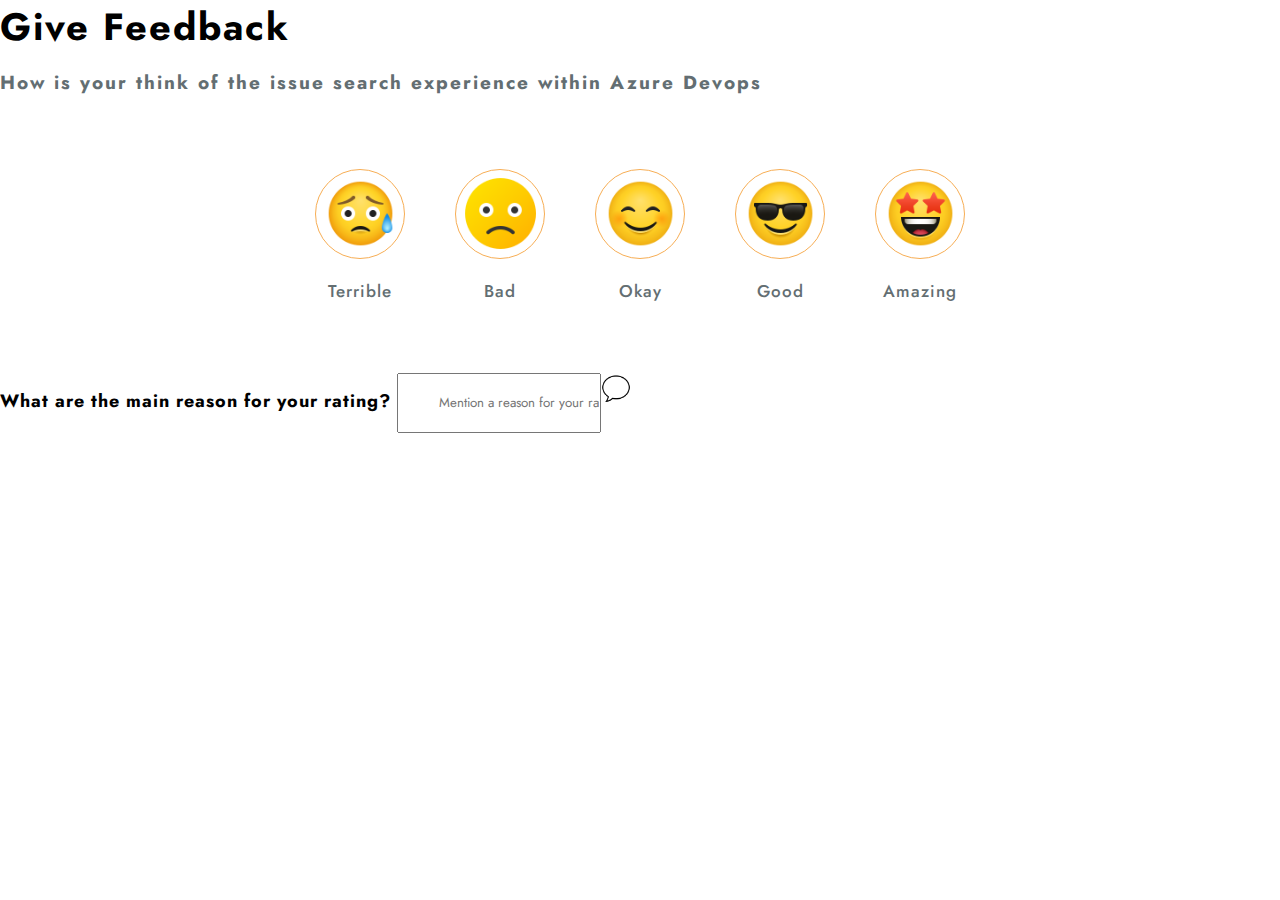
==== Feedback.html @ f7ecfadc "task 2" ====
<!DOCTYPE html>
<html lang="en">
  <head>
    <meta charset="utf-8" />
    <meta name="viewport" content="width=device-width, initial-scale=1" />
    <title>Give Feedback</title>
    <!-- custom css -->
    <link rel="stylesheet" href="Style.css" />
    <!-- bootstrap css -->
    <link
      href="https://cdn.jsdelivr.net/npm/bootstrap@5.3.2/dist/css/bootstrap.min.css"
      rel="stylesheet"
      integrity="sha384-T3c6CoIi6uLrA9TneNEoa7RxnatzjcDSCmG1MXxSR1GAsXEV/Dwwykc2MPK8M2HN"
      crossorigin="anonymous"
    />
  </head>
  <body>
    <section class="container">
      <!-- head-row  -->
      <article class="row my-5">
        <div class="col-md-6 mx-auto text-center">
          <h1 class="Feedback-Heading">Give Feedback</h1>
          <p class="Feedback-Description">
            How is your think of the issue search experience within Azure Devops
          </p>
        </div>
      </article>

      <!-- tabs row -->

      <article class="row-emoji-div col-md-10 mx-auto">
        <div class="emojies">
          <div class="emoji-shape">
            <img src="./images/one.png" alt="" />
          </div>
          <p class="emoji-name">Terrible</p>
        </div>

        <div class="emojies">
            <div class="emoji-shape">
              <img src="./images/two.png" alt="" />
            </div>
            <p class="emoji-name">Bad</p>
          </div>

          <div class="emojies">
            <div class="emoji-shape">
              <img src="./images/okay.png" alt="" />
            </div>
            <p class="emoji-name">Okay</p>
          </div>

          
          <div class="emojies">
            <div class="emoji-shape">
              <img src="./images/good.png" alt="" />
            </div>
            <p class="emoji-name">Good</p>
          </div>
          
          <div class="emojies">
            <div class="emoji-shape">
              <img src="./images/amaz.png" alt="" />
            </div>
            <p class="emoji-name">Amazing</p>
          </div>

      </article>


      <!-- input row -->

      <article class="row col-md-8 mx-auto">
        <div class="mb-3 col-md-11 mx-auto">
            <label for="exampleFormControlInput1" class="form-label">What are the main reason for your rating? </label>
            <input type="email" class="form-control" id="exampleFormControlInput1"
             placeholder="Mention a reason for your rating">
             <img src="./images/chat.png" class="chat-img" alt="">
          </div>
      </article>

    </section>
    <!-- bootstrap css -->

    <script
      src="https://cdn.jsdelivr.net/npm/bootstrap@5.3.2/dist/js/bootstrap.bundle.min.js"
      integrity="sha384-C6RzsynM9kWDrMNeT87bh95OGNyZPhcTNXj1NW7RuBCsyN/o0jlpcV8Qyq46cDfL"
      crossorigin="anonymous" ></script>

      <script>
        const emojies = document.querySelectorAll(".emoji-shape ");
        emojies.forEach(function (btn) {
          btn.addEventListener("click", function (e) {
            const question = e.currentTarget;
            question.classList.toggle("add-change");
            question.nextElementSibling.classList.toggle("color-red")

          });
        });
      </script>

  </body>
</html>
---- Style.css ----
@import url("https://fonts.googleapis.com/css2?family=Josefin+Sans:ital,wght@0,300;0,400;1,200&family=Jost:wght@200;300&family=Mooli&family=Roboto:wght@100;300;400;500&display=swap");

* {
  margin: 0;
  padding: 0;
  box-sizing: border-box;
  /* font-family: "Josefin Sans", sans-serif; */
  font-family: "Jost", sans-serif;
  /* font-family: "Mooli", sans-serif; */
  /* font-family: "Roboto", sans-serif; */
}

.box{
    max-width: 1000px;
    background-color: aqua;
}

.Feedback-Heading{
    letter-spacing: 2px;
    font-weight: bold;
    line-height: 1.4;
    font-size: 38px;
}

.Feedback-Description{
    letter-spacing: 2px;
    font-weight: bold;
    margin-top: 15px;
    font-size: 19px;
    line-height: 1.6;
    color: rgb(99, 110, 114);
}

.row-main-div{
    display: flex;
    justify-content: space-evenly;
    align-items: center;
    flex-wrap: wrap;
    margin-top: 70px;
    /* background-color: azure; */
}

.row-emoji-div{
    display: flex;
    justify-content: center;
    align-items: center;
    flex-wrap: wrap;
    margin: 45px auto;
}
.emojies{
    margin: 20px;
    text-align: center;
    /* background-color: aqua; */
    padding: 5px;
}
.emoji-shape{
    width: 90px;
    height: 90px;
     border: 1px solid rgb(247, 174, 85); 
     border-radius: 50%;
     display: flex;
     justify-content: center;
     align-items: center;
     margin-bottom: 20px;
}
.emoji-shape > img{
    width: 85px;
    height:85px;
}

.emoji-name{
    font-size: 17px;
    letter-spacing: 1px;
    font-weight: 500;
    color: rgb(99, 110, 114);
}

.add-bg{
    background-color: rgb(240, 108, 128);
    color: white;
}

.add-change{
    background-color: rgb(233, 233, 134);
    border-color: red;
}
.color-red{
    color: red;
    font-weight: bold;
}
.num{
    width: 75px;
    height: 75px;
    display: flex;
    justify-content: center;align-items: center;
    border: 2px solid rgb(223, 230, 233);
    margin:  10px;
    border-radius: 50%;
}
.num:hover{
    background-color: rgb(240, 108, 128);
    color: white;
    border-color:rgb(240, 108, 128) ;
    cursor: pointer;
}
.likely-text{
    font-weight: bold;
    letter-spacing: 1px;
    padding: 2px 5px ;
}

.input-row{
margin: 40px auto !important;
border: 2px solid rgb(223, 230, 233);
padding: 15px;
display: flex ;
justify-content: space-between;
align-items: center;
border-radius: 15px;
flex-wrap: wrap;
}
.input-row > input{
    /* width: 85% ; */
    height: 50px;
    padding: 5px;
    border: none;
    padding: 0px 20px;
    outline: none;
    font-size: 20px;
    font-weight: bold;
    letter-spacing: 1px;
}
.input-row > input::placeholder{
    font-size: 20px;
    font-weight: bold;
    letter-spacing: 1px;
}
.input-row > button{
    /* width: 12.5%; */
    height: 50px;
    border: none;
    background-color: rgb(44, 58, 71);
    color: white;
    border-radius: 10px;
    font-size: 20px;
    letter-spacing: 1px;  
}
.form-label{
    font-weight: bold;
    font-size: 18px;
    letter-spacing: 1px;
    margin-bottom: 5px;
}
#exampleFormControlInput1{
    height: 60px;
    position: relative;
    padding-left: 40px;
}
.chat-img{
    width: 30px;
    position: absolute;
    top: 50;
}

@media screen and (max-width: 600px) {
    .Feedback-Heading {font-size: 25px;}
    .row-main-div{justify-content: center;}
    .likely-text{font-size: 12px;}
    .input-row > input{margin-bottom: 10px;}
    .input-row > input::placeholder{font-size: 15px;}
    .input-row > button{height: 45px; border-radius: 7px; width: 90px; font-size: 15px;}
    .num h1{font-size: 20px; margin-top: 5px;}
    .num{  width: 60px;  height: 60px; }

}
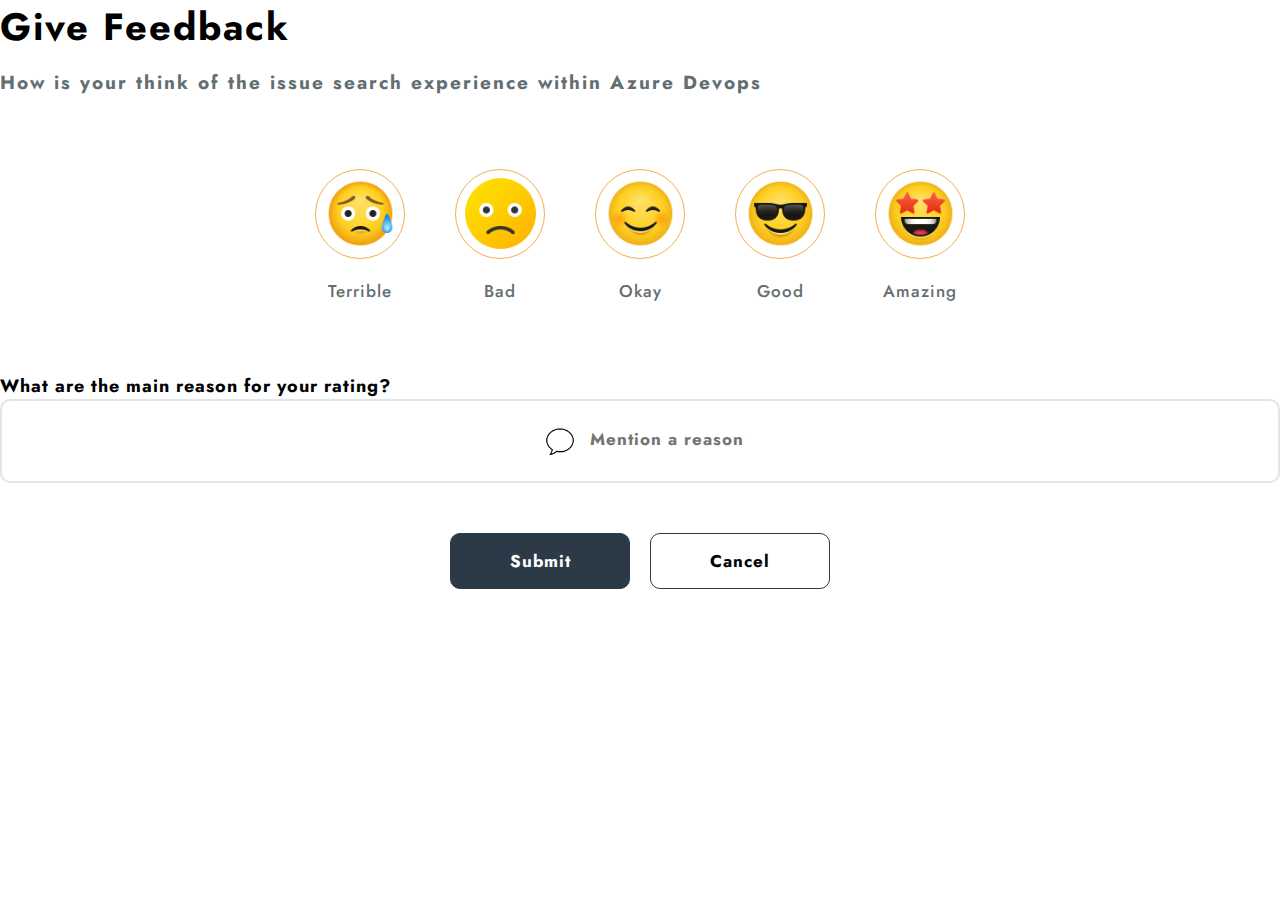
==== commit b6229787: "second task" ====
--- a/Feedback.html
+++ b/Feedback.html
@@ -73,10 +73,21 @@
       <article class="row col-md-8 mx-auto">
         <div class="mb-3 col-md-11 mx-auto">
             <label for="exampleFormControlInput1" class="form-label">What are the main reason for your rating? </label>
-            <input type="email" class="form-control" id="exampleFormControlInput1"
+            <div class="input-setting">
+                <img src="./images/chat.png" class="chat-img" alt="">
+                <input type="email" class="form-control" id="exampleFormControlInput1"
              placeholder="Mention a reason for your rating">
-             <img src="./images/chat.png" class="chat-img" alt="">
+            
+            </div>
+            
           </div>
+      </article>
+
+      <!-- btn-section  -->
+
+      <article class="row col-md-8 mx-auto btn-row">
+<button class=" btn-submit ">Submit</button>
+<button class=" btn-cancel ">Cancel</button>
       </article>
 
     </section>
--- a/Style.css
+++ b/Style.css
@@ -153,17 +153,53 @@
 }
 #exampleFormControlInput1{
     height: 60px;
-    position: relative;
-    padding-left: 40px;
+    outline: none !important;
+    border: none;
+    box-shadow: none;
+}
+#exampleFormControlInput1::placeholder{
+    font-weight: bold;
+    letter-spacing: 1px;
+    font-size: 17px;
 }
 .chat-img{
     width: 30px;
-    position: absolute;
-    top: 50;
-}
-
+    margin: 0 15px;
+}
+.input-setting{
+    display: flex;
+    align-items: center;
+    justify-content: center;
+    border: 2px solid rgb(223, 230, 233);
+    padding: 10px;
+    border-radius: 10px;
+}
+.btn-row{
+    margin: 40px 0 !important;
+    display: flex !important;
+    justify-content: center;
+    flex-wrap: wrap;
+}
+.btn-row > button{
+    width: 180px;
+    border: 1px solid rgb(44, 58, 71);
+    margin: 10px;
+    font-size: 17px;
+    font-weight: bold;
+    letter-spacing: 1px;
+    padding: 15px 30px;
+    border-radius: 10px;
+}
+.btn-row .btn-submit{
+    background-color: rgb(44, 58, 71);
+    color: white;
+}
+.btn-row .btn-cancel{
+    background-color: #fff;
+}
 @media screen and (max-width: 600px) {
     .Feedback-Heading {font-size: 25px;}
+    .Feedback-Description{font-size: 16px;}
     .row-main-div{justify-content: center;}
     .likely-text{font-size: 12px;}
     .input-row > input{margin-bottom: 10px;}
@@ -171,5 +207,13 @@
     .input-row > button{height: 45px; border-radius: 7px; width: 90px; font-size: 15px;}
     .num h1{font-size: 20px; margin-top: 5px;}
     .num{  width: 60px;  height: 60px; }
-
+    .emojies{margin: 10px; padding: 2px;}
+    .emoji-shape{width: 70px;height: 70px;}
+    .emoji-shape > img { width: 60px; height: 60px;}
+    .form-label{font-size: 15px;margin-bottom: 15px;}
+    .input-setting{padding: 5px;}
+    #exampleFormControlInput1::placeholder{font: size 15px; }
+    .chat-img{margin: 0 5px;}
+    .btn-row > button{width: 140px; font-size: 15px; }
+ 
 }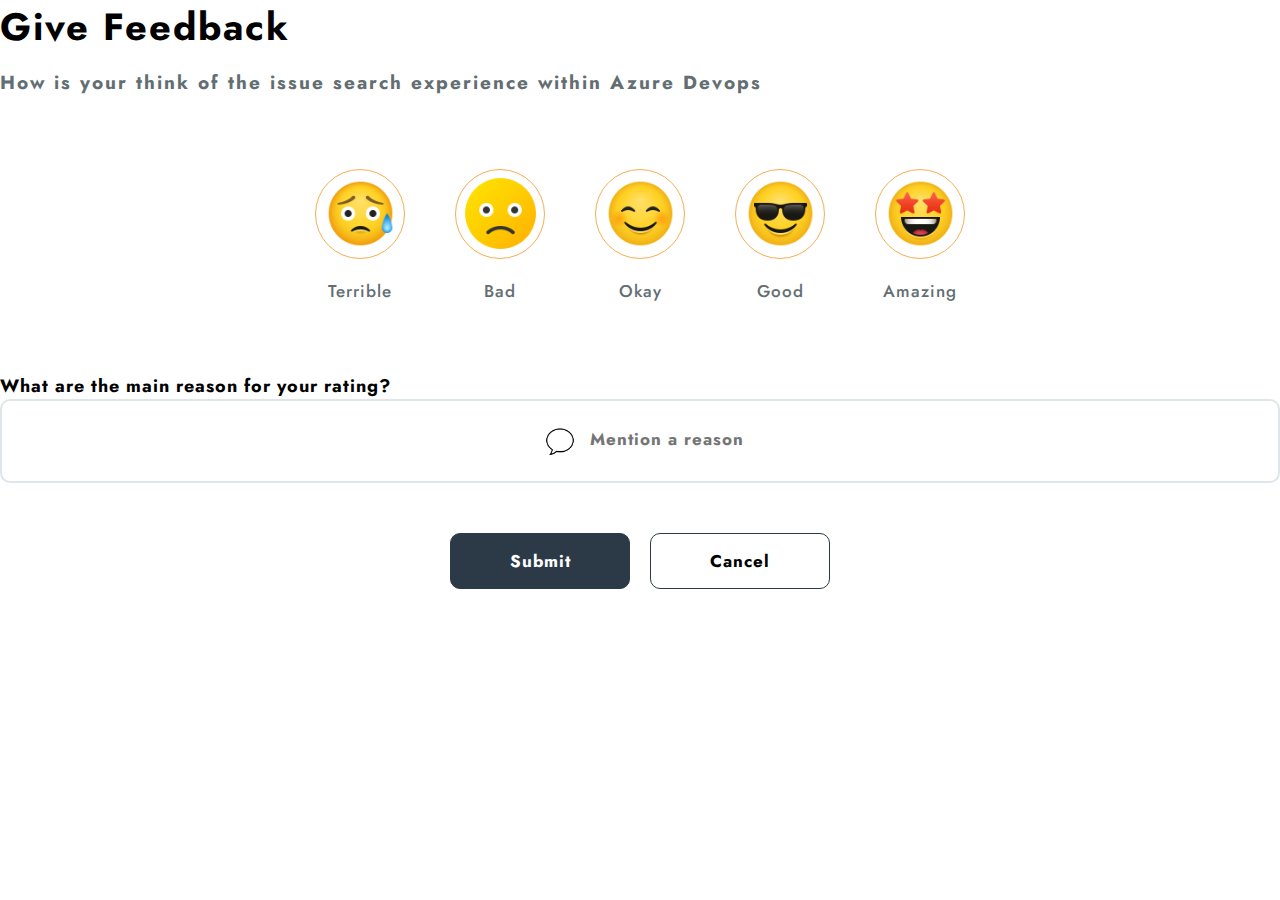
==== commit d2bfd558: "changes" ====
--- a/Feedback.html
+++ b/Feedback.html
@@ -98,17 +98,39 @@
       integrity="sha384-C6RzsynM9kWDrMNeT87bh95OGNyZPhcTNXj1NW7RuBCsyN/o0jlpcV8Qyq46cDfL"
       crossorigin="anonymous" ></script>
 
+     
+
+
       <script>
-        const emojies = document.querySelectorAll(".emoji-shape ");
+        const emojies = document.querySelectorAll(".emoji-shape");
+        let selectedEmoji = null;
+      
         emojies.forEach(function (btn) {
           btn.addEventListener("click", function (e) {
             const question = e.currentTarget;
-            question.classList.toggle("add-change");
-            question.nextElementSibling.classList.toggle("color-red")
-
+      
+            if (selectedEmoji === question) {
+              // If the clicked emoji is already selected, deselect it
+              question.classList.remove("add-change");
+              question.nextElementSibling.classList.remove("color-red");
+              selectedEmoji = null;
+            } else {
+              if (selectedEmoji !== null) {
+                // Deselect the previously selected emoji
+                selectedEmoji.classList.remove("add-change");
+                selectedEmoji.nextElementSibling.classList.remove("color-red");
+              }
+      
+              // Select the clicked emoji
+              question.classList.add("add-change");
+              question.nextElementSibling.classList.add("color-red");
+              selectedEmoji = question;
+            }
           });
         });
       </script>
+      
+      
 
   </body>
 </html>
--- a/Style.css
+++ b/Style.css
@@ -61,7 +61,13 @@
      display: flex;
      justify-content: center;
      align-items: center;
+     transition: all 0.3s;
      margin-bottom: 20px;
+}
+.emoji-shape:hover{
+    background-color: rgb(233, 233, 134);
+    border-color: rgb(233, 233, 134);
+    transform:  rotate(60deg);
 }
 .emoji-shape > img{
     width: 85px;
@@ -194,6 +200,15 @@
     background-color: rgb(44, 58, 71);
     color: white;
 }
+.btn-row .btn-submit:hover{
+    background-color: white;
+    color: rgb(44, 58, 71);
+}
+.btn-row .btn-cancel:hover{
+    background-color: rgb(44, 58, 71);
+    color: white;
+}
+
 .btn-row .btn-cancel{
     background-color: #fff;
 }
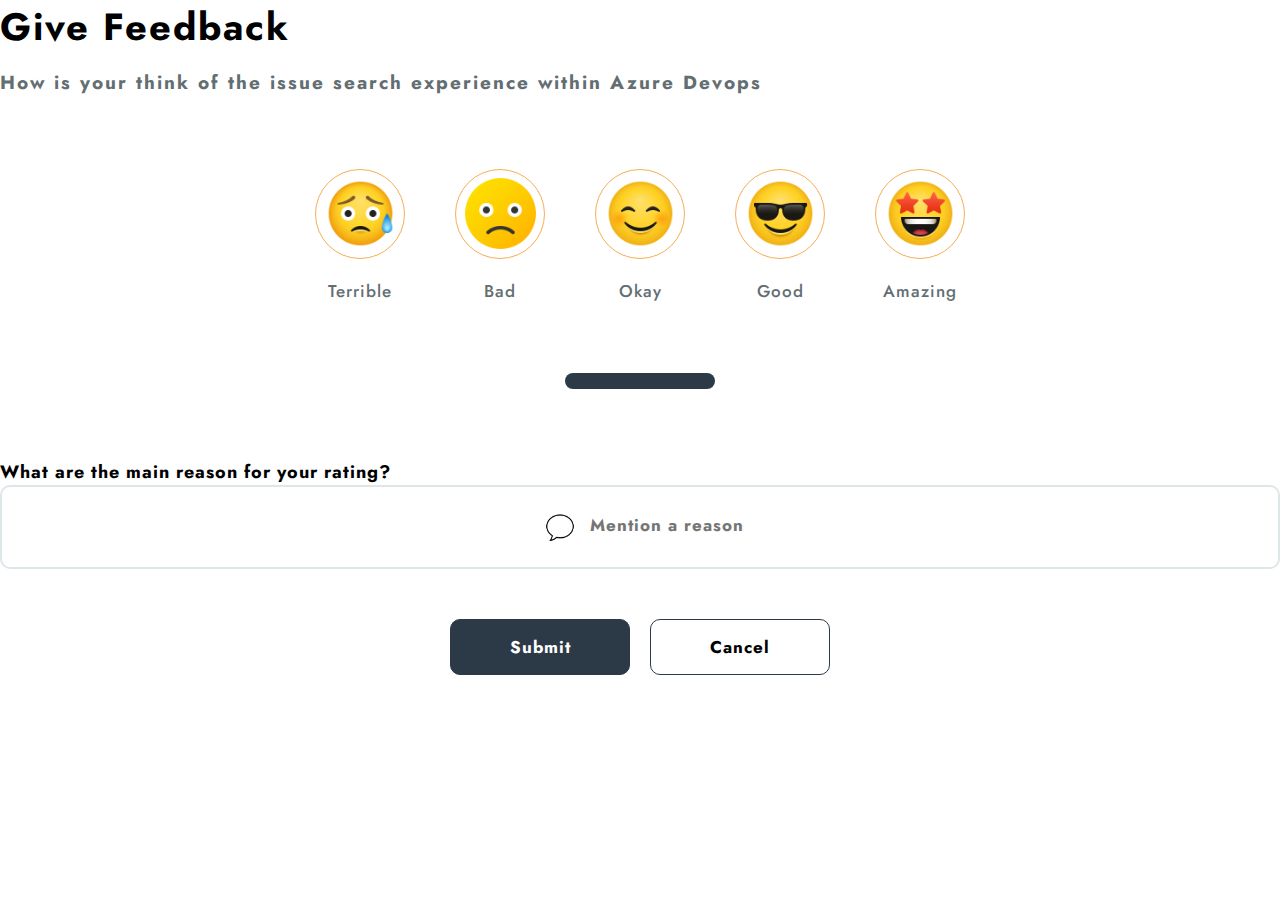
==== commit 817ef527: "task 2 completed" ====
--- a/Feedback.html
+++ b/Feedback.html
@@ -3,7 +3,7 @@
   <head>
     <meta charset="utf-8" />
     <meta name="viewport" content="width=device-width, initial-scale=1" />
-    <title>Give Feedback</title>
+    <title>Feedback</title>
     <!-- custom css -->
     <link rel="stylesheet" href="Style.css" />
     <!-- bootstrap css -->
@@ -37,100 +37,120 @@
         </div>
 
         <div class="emojies">
-            <div class="emoji-shape">
-              <img src="./images/two.png" alt="" />
-            </div>
-            <p class="emoji-name">Bad</p>
+          <div class="emoji-shape">
+            <img src="./images/two.png" alt="" />
           </div>
+          <p class="emoji-name">Bad</p>
+        </div>
 
-          <div class="emojies">
-            <div class="emoji-shape">
-              <img src="./images/okay.png" alt="" />
-            </div>
-            <p class="emoji-name">Okay</p>
+        <div class="emojies">
+          <div class="emoji-shape">
+            <img src="./images/okay.png" alt="" />
           </div>
+          <p class="emoji-name">Okay</p>
+        </div>
 
-          
-          <div class="emojies">
-            <div class="emoji-shape">
-              <img src="./images/good.png" alt="" />
-            </div>
-            <p class="emoji-name">Good</p>
+        <div class="emojies">
+          <div class="emoji-shape">
+            <img src="./images/good.png" alt="" />
           </div>
-          
-          <div class="emojies">
-            <div class="emoji-shape">
-              <img src="./images/amaz.png" alt="" />
-            </div>
-            <p class="emoji-name">Amazing</p>
+          <p class="emoji-name">Good</p>
+        </div>
+
+        <div class="emojies">
+          <div class="emoji-shape">
+            <img src="./images/amaz.png" alt="" />
           </div>
-
+          <p class="emoji-name">Amazing</p>
+        </div>
       </article>
 
+      <article class="row col-md-6 emoji-name-show mx-auto">
+        <h3 id="demo"></h3>
+      </article>
 
       <!-- input row -->
 
       <article class="row col-md-8 mx-auto">
         <div class="mb-3 col-md-11 mx-auto">
-            <label for="exampleFormControlInput1" class="form-label">What are the main reason for your rating? </label>
-            <div class="input-setting">
-                <img src="./images/chat.png" class="chat-img" alt="">
-                <input type="email" class="form-control" id="exampleFormControlInput1"
-             placeholder="Mention a reason for your rating">
-            
-            </div>
-            
+          <label for="exampleFormControlInput1" class="form-label"
+            >What are the main reason for your rating?
+          </label>
+          <div class="input-setting">
+            <img src="./images/chat.png" class="chat-img" alt="" />
+            <input
+              type="email"
+              class="form-control"
+              id="exampleFormControlInput1"
+              placeholder="Mention a reason for your rating"
+            />
           </div>
+        </div>
       </article>
 
       <!-- btn-section  -->
 
       <article class="row col-md-8 mx-auto btn-row">
-<button class=" btn-submit ">Submit</button>
-<button class=" btn-cancel ">Cancel</button>
+        <button class="btn-submit">Submit</button>
+        <button class="btn-cancel">Cancel</button>
       </article>
-
     </section>
     <!-- bootstrap css -->
 
     <script
       src="https://cdn.jsdelivr.net/npm/bootstrap@5.3.2/dist/js/bootstrap.bundle.min.js"
       integrity="sha384-C6RzsynM9kWDrMNeT87bh95OGNyZPhcTNXj1NW7RuBCsyN/o0jlpcV8Qyq46cDfL"
-      crossorigin="anonymous" ></script>
+      crossorigin="anonymous"
+    ></script>
 
-     
+    <script>
+      const emojies = document.querySelectorAll(".emoji-shape");
+      let selectedEmoji = null;
+      var demo = document.getElementById('demo');
+    
+      emojies.forEach(function (btn) {
+        btn.addEventListener("click", function (e) {
+          const question = e.currentTarget;
+          var emojiName = question.nextElementSibling.innerHTML;
+          if (selectedEmoji === question) {
+            // If the clicked emoji is already selected, deselect it
+            question.classList.remove("add-change");
+            question.nextElementSibling.classList.remove("color-red");
+            selectedEmoji = null;
+           
+          } else {
+            if (selectedEmoji !== null) {
+              // Deselect the previously selected emoji
+              selectedEmoji.classList.remove("add-change");
+              selectedEmoji.nextElementSibling.classList.remove("color-red");
+            
+            }
+    
+            // Select the clicked emoji
+            question.classList.add("add-change");
+            demo.innerHTML = emojiName;
+            question.nextElementSibling.classList.add("color-red");
+            selectedEmoji = question;
+          }
+        });
+      });
+    </script>
+    
 
-
-      <script>
-        const emojies = document.querySelectorAll(".emoji-shape");
-        let selectedEmoji = null;
-      
-        emojies.forEach(function (btn) {
-          btn.addEventListener("click", function (e) {
-            const question = e.currentTarget;
-      
-            if (selectedEmoji === question) {
-              // If the clicked emoji is already selected, deselect it
-              question.classList.remove("add-change");
-              question.nextElementSibling.classList.remove("color-red");
-              selectedEmoji = null;
-            } else {
-              if (selectedEmoji !== null) {
-                // Deselect the previously selected emoji
-                selectedEmoji.classList.remove("add-change");
-                selectedEmoji.nextElementSibling.classList.remove("color-red");
-              }
-      
-              // Select the clicked emoji
-              question.classList.add("add-change");
-              question.nextElementSibling.classList.add("color-red");
-              selectedEmoji = question;
-            }
-          });
+    <!-- <script>
+      var emoji = document.querySelectorAll(".emoji-shape");
+      var demo = document.getElementById("demo");
+      var selectedEmoji = null;
+      emoji.forEach(function (btn) {
+        btn.addEventListener("click", function (e) {
+          var question = e.currentTarget;
+          var emojiname= question.nextElementSibling;
+          var emojinameshow = question.nextElementSibling.innerHTML;
+          question.classList.toggle("add-change");
+          emojiname.classList.toggle('color-red')
+          demo.innerHTML = emojinameshow;
         });
-      </script>
-      
-      
-
+      });
+    </script> -->
   </body>
 </html>
--- a/Style.css
+++ b/Style.css
@@ -67,7 +67,7 @@
 .emoji-shape:hover{
     background-color: rgb(233, 233, 134);
     border-color: rgb(233, 233, 134);
-    transform:  rotate(60deg);
+   
 }
 .emoji-shape > img{
     width: 85px;
@@ -81,6 +81,22 @@
     color: rgb(99, 110, 114);
 }
 
+.emoji-name-show{
+    margin-bottom:70px;
+    text-align: center !important;
+}
+.emoji-name-show > h3{
+    font-size: 20px;
+    letter-spacing: 3px;
+    text-align: center;
+    margin: auto; 
+    padding: 8px 15px;
+    border-radius: 10px;
+    font-weight: bold;
+    background-color: rgb(44, 58, 71);
+    width: 150px;
+    color: white;
+}
 .add-bg{
     background-color: rgb(240, 108, 128);
     color: white;
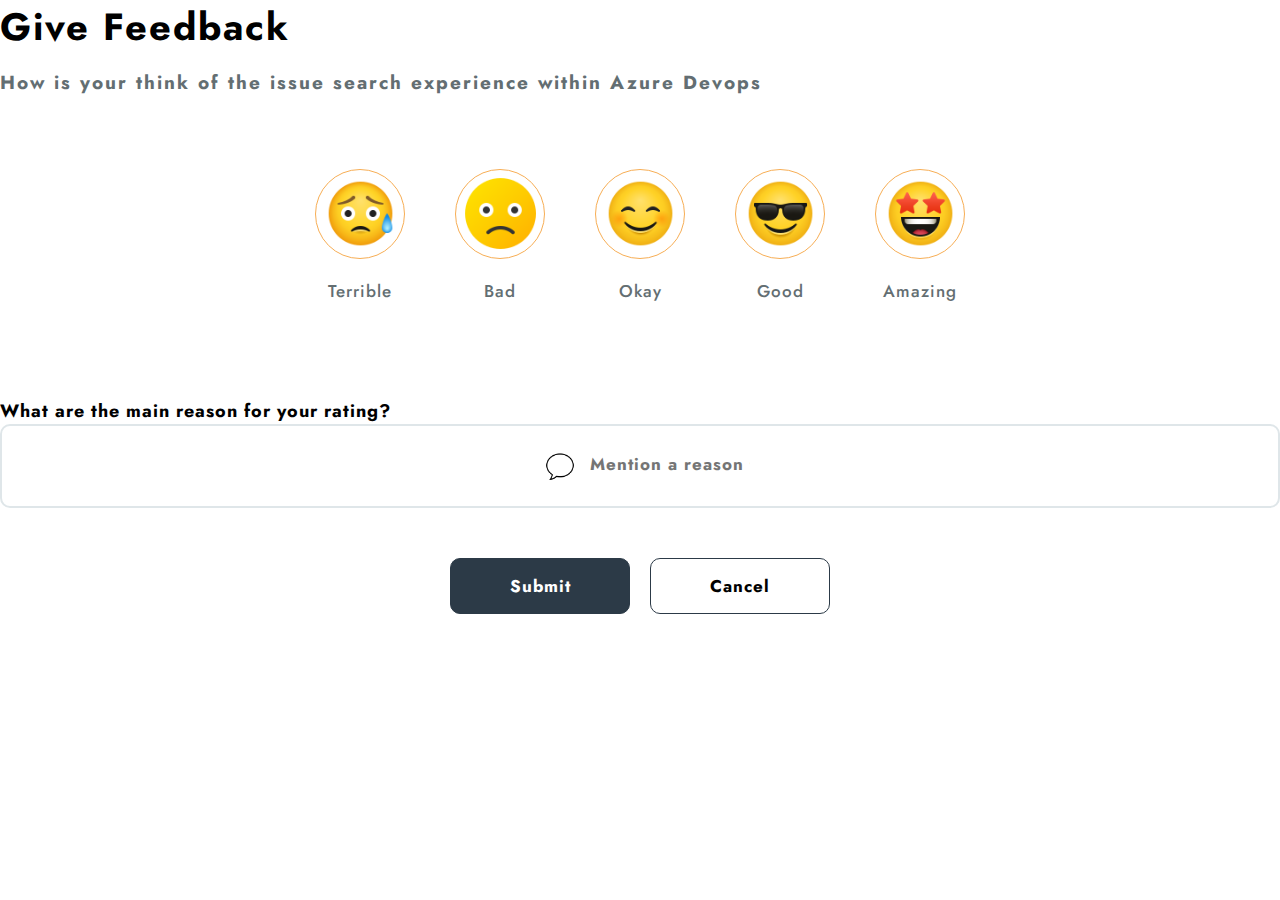
==== commit f85a11ff: "changed" ====
--- a/Feedback.html
+++ b/Feedback.html
@@ -117,18 +117,22 @@
             question.classList.remove("add-change");
             question.nextElementSibling.classList.remove("color-red");
             selectedEmoji = null;
+            demo.innerHTML = "";
+            demo.style.display="none"
            
           } else {
             if (selectedEmoji !== null) {
               // Deselect the previously selected emoji
               selectedEmoji.classList.remove("add-change");
               selectedEmoji.nextElementSibling.classList.remove("color-red");
-            
+              demo.innerHTML = " ";
+              demo.style.display="none"
             }
     
             // Select the clicked emoji
             question.classList.add("add-change");
             demo.innerHTML = emojiName;
+            demo.style.display="Block"
             question.nextElementSibling.classList.add("color-red");
             selectedEmoji = question;
           }
@@ -137,20 +141,5 @@
     </script>
     
 
-    <!-- <script>
-      var emoji = document.querySelectorAll(".emoji-shape");
-      var demo = document.getElementById("demo");
-      var selectedEmoji = null;
-      emoji.forEach(function (btn) {
-        btn.addEventListener("click", function (e) {
-          var question = e.currentTarget;
-          var emojiname= question.nextElementSibling;
-          var emojinameshow = question.nextElementSibling.innerHTML;
-          question.classList.toggle("add-change");
-          emojiname.classList.toggle('color-red')
-          demo.innerHTML = emojinameshow;
-        });
-      });
-    </script> -->
   </body>
 </html>
--- a/Style.css
+++ b/Style.css
@@ -84,6 +84,7 @@
 .emoji-name-show{
     margin-bottom:70px;
     text-align: center !important;
+   
 }
 .emoji-name-show > h3{
     font-size: 20px;
@@ -92,10 +93,11 @@
     margin: auto; 
     padding: 8px 15px;
     border-radius: 10px;
-    font-weight: bold;
+    font-weight: 300;
     background-color: rgb(44, 58, 71);
     width: 150px;
     color: white;
+    display: none;
 }
 .add-bg{
     background-color: rgb(240, 108, 128);
